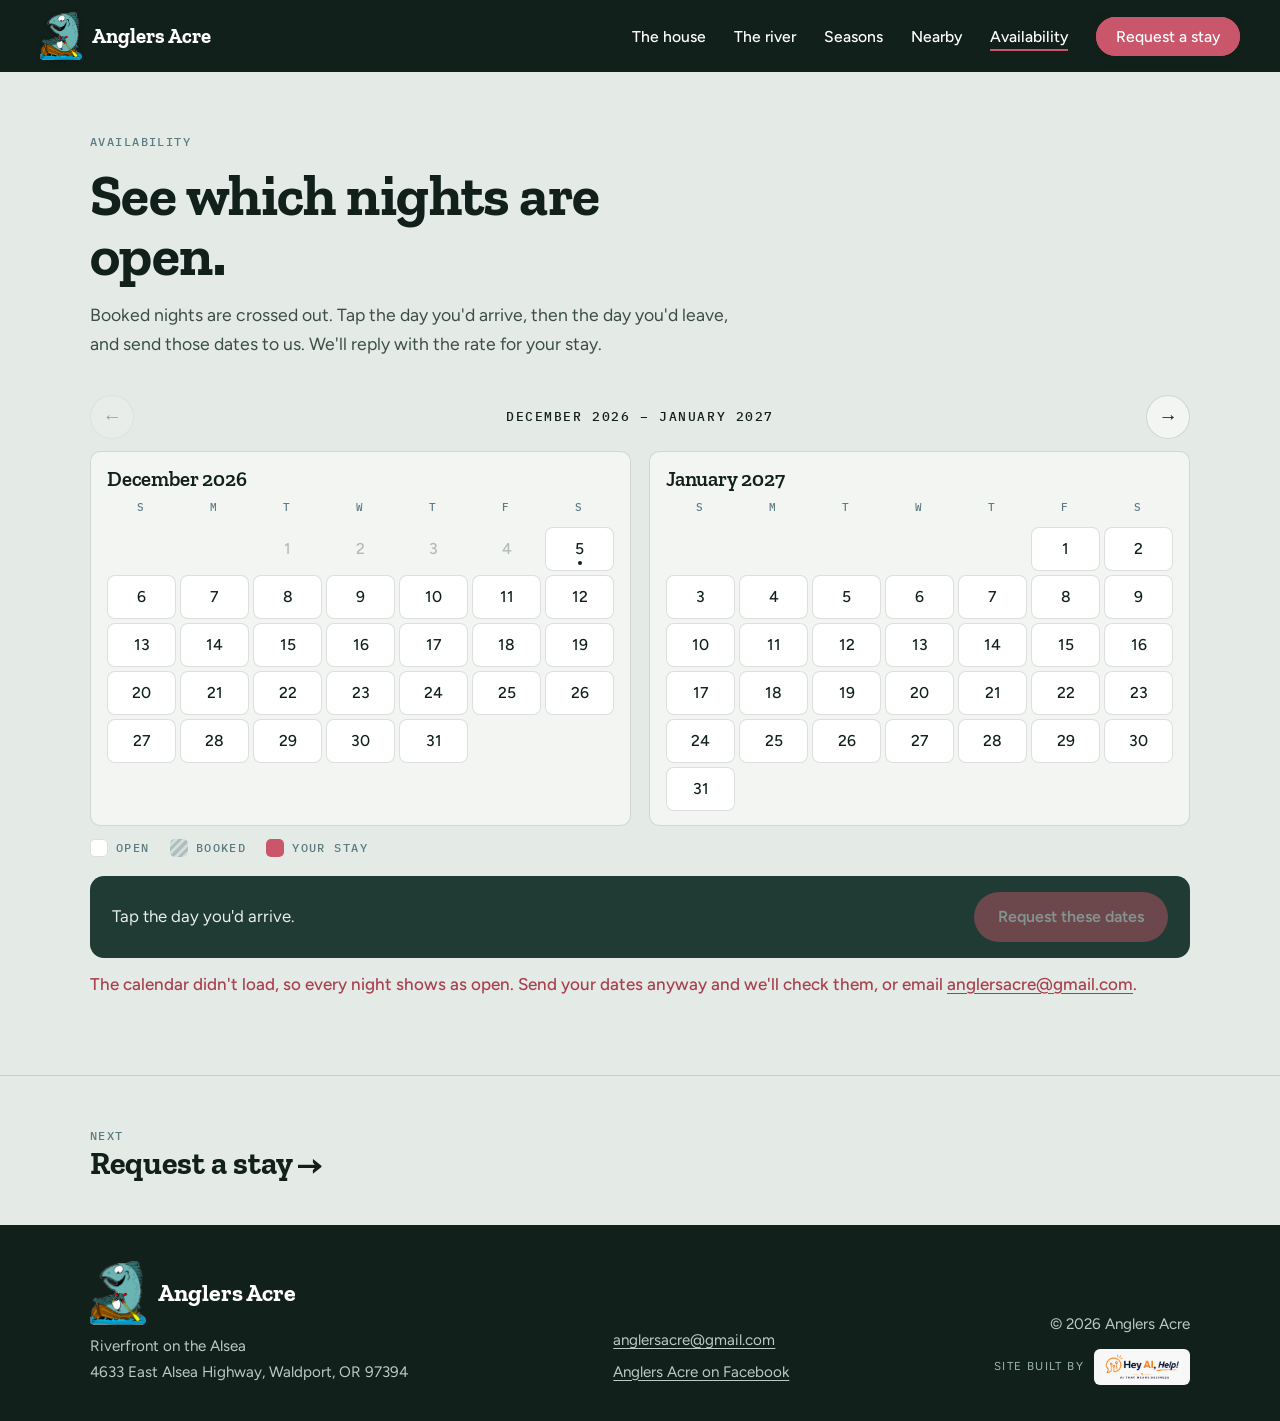
==== availability.html @ c08b8426 "Anglers Acre website Seven-page static site for Anglers Acre, a riverfront rental on the Alsea River" ====
<!doctype html>
<html lang="en">
<head>
<meta charset="utf-8">
<meta name="viewport" content="width=device-width, initial-scale=1">
<title>Availability | Anglers Acre, Waldport, Oregon</title>
<meta name="description" content="See which nights are open at Anglers Acre, a riverfront rental on the Alsea River near Waldport, Oregon, and request your dates.">
<meta property="og:title" content="Anglers Acre — Riverfront on the Alsea">
<meta property="og:description" content="Private dock and boat ramp, three sleeping areas, and the Alsea River out the back door. Waldport, Oregon.">
<meta property="og:type" content="website">
<meta property="og:image" content="https://anglersacre.com/images/photos/hero-sunset-1600.jpg">
<meta property="og:url" content="https://anglersacre.com/availability.html">
<link rel="canonical" href="https://anglersacre.com/availability.html">
<link rel="icon" href="/images/favicon-64.png" type="image/png">
<link rel="apple-touch-icon" href="/images/apple-touch-icon.png">
<link rel="preconnect" href="https://fonts.googleapis.com">
<link rel="preconnect" href="https://fonts.gstatic.com" crossorigin>
<link href="https://fonts.googleapis.com/css2?family=Figtree:wght@400;500;600&family=IBM+Plex+Mono:wght@500&family=Zilla+Slab:ital,wght@0,600;0,700;1,600&display=swap" rel="stylesheet">
<link rel="stylesheet" href="css/styles.css">
</head>
<body>
<a class="skip" href="#main">Skip to content</a>

<header class="site-head solid" id="top">
  <a class="brand" href="index.html" aria-label="Anglers Acre home">
    <img class="brand-mark" src="images/logo.png" alt="" width="116" height="132">
    <span>Anglers Acre</span>
  </a>
  <nav class="nav" aria-label="Main">
    <button class="nav-toggle" aria-expanded="false" aria-controls="nav-list">Menu</button>
    <ul id="nav-list">
      <li><a href="house.html">The house</a></li>
      <li><a href="river.html">The river</a></li>
      <li><a href="seasons.html">Seasons</a></li>
      <li><a href="nearby.html">Nearby</a></li>
      <li><a href="availability.html" aria-current="page">Availability</a></li>
      <li><a class="nav-cta" href="book.html">Request a stay</a></li>
    </ul>
  </nav>
</header>

<main id="main" class="inner">
  <section class="avail" aria-labelledby="avail-title">
    <div class="wrap">
      <div class="section-head">
        <p class="eyebrow mono">Availability</p>
        <h1 id="avail-title">See which nights are open.</h1>
        <p>Booked nights are crossed out. Tap the day you'd arrive, then the day you'd leave, and send those dates to us. We'll reply with the rate for your stay.</p>
      </div>

      <div class="cal-bar">
        <button class="cal-nav" type="button" id="cal-prev" aria-label="Previous month">&larr;</button>
        <p class="cal-range mono" id="cal-range" aria-live="polite"></p>
        <button class="cal-nav" type="button" id="cal-next" aria-label="Next month">&rarr;</button>
      </div>

      <div class="cal-months" id="cal-months">
        <p class="cal-loading mono">Loading the calendar&hellip;</p>
      </div>

      <div class="cal-key mono" aria-hidden="true">
        <span><i class="k-open"></i>Open</span><span><i class="k-booked"></i>Booked</span><span><i class="k-stay"></i>Your stay</span>
      </div>

      <div class="cal-pick" id="cal-pick" aria-live="polite">
        <p id="cal-pick-text">Tap the day you'd arrive.</p>
        <div class="cal-pick-actions">
          <button class="btn btn-quiet" type="button" id="cal-clear" hidden>Clear dates</button>
          <a class="btn btn-accent" id="cal-request" href="book.html" aria-disabled="true">Request these dates</a>
        </div>
      </div>

      <p class="cal-status" id="cal-status"></p>
    </div>
  </section>
  <nav class="next-page" aria-label="Next page">
    <div class="wrap">
      <a href="book.html"><span class="mono">Next</span>Request a stay &rarr;</a>
    </div>
  </nav>
</main>


<footer class="site-foot">
  <div class="wrap foot-grid">
    <div>
      <p class="foot-brand"><img src="images/logo.png" alt="" width="116" height="132" loading="lazy">Anglers Acre</p>
      <p>Riverfront on the Alsea<br>4633 East Alsea Highway, Waldport, OR 97394</p>
    </div>
    <div>
      <p><a href="mailto:anglersacre@gmail.com">anglersacre@gmail.com</a></p>
      <p><a href="https://www.facebook.com/" rel="noopener" data-todo="replace with Anglers Acre Facebook page URL">Anglers Acre on Facebook</a></p>
    </div>
    <div class="foot-copy">
      <span>&copy; <span id="year">2026</span> Anglers Acre</span>
      <span class="built-by">Site built by
        <a href="https://heyaihelp.com" target="_blank" rel="noopener" aria-label="Hey AI, Help! (opens HeyAIHelp.com)"><img src="images/heyaihelp-logo.png" alt="Hey AI, Help! AI that means business" width="440" height="154" loading="lazy"></a>
      </span>
    </div>
  </div>
</footer>

<script src="js/main.js" defer></script>
<script src="js/availability.js" defer></script>
</body>
</html>
---- css/styles.css ----
/* Anglers Acre — palette from the river at dusk */
:root {
  --fog: #e4eae6;       /* page background: coastal fog */
  --paper: #f2f5f2;     /* cards */
  --ink: #12201c;       /* text */
  --spruce: #1f3b33;    /* deep sections */
  --tide: #5c7c82;      /* secondary text, rules */
  --steelhead: #c9566a; /* accent: the steelhead's red stripe */
  --steelhead-dk: #a8404f;
  --line: rgba(18, 32, 28, .14);

  --display: "Zilla Slab", Georgia, serif;
  --body: "Figtree", system-ui, sans-serif;
  --mono: "IBM Plex Mono", ui-monospace, monospace;

  --wrap: 1180px;
  --gutter: clamp(16px, 4vw, 40px);
  --radius: 10px;
  --section: clamp(48px, 6vw, 80px);
}

*, *::before, *::after { box-sizing: border-box; }
html { scroll-behavior: smooth; scroll-padding-top: 72px; }
body {
  margin: 0;
  background: var(--fog);
  color: var(--ink);
  font: 400 1.0625rem/1.65 var(--body);
  -webkit-font-smoothing: antialiased;
}
img, svg { display: block; max-width: 100%; }
[hidden] { display: none !important; }
a { color: inherit; text-underline-offset: .2em; }
a:hover { color: var(--steelhead-dk); }
:focus-visible { outline: 3px solid var(--steelhead); outline-offset: 3px; border-radius: 4px; }

h1, h2, h3 { font-family: var(--display); font-weight: 700; line-height: 1.05; margin: 0; letter-spacing: -.01em; }
h2 { font-size: clamp(2rem, 4.4vw, 3.2rem); max-width: 18ch; }
h3 { font-size: 1.35rem; font-weight: 600; }
p { margin: 0 0 1em; }

.mono { font-family: var(--mono); font-weight: 500; font-size: .74rem; letter-spacing: .12em; text-transform: uppercase; }
.eyebrow { color: var(--tide); margin-bottom: 14px; }
.wrap { max-width: var(--wrap); margin: 0 auto; padding: 0 var(--gutter); }
.section-head { max-width: 640px; margin-bottom: clamp(24px, 3vw, 36px); }
.section-head h2 { margin-bottom: 14px; }
.section-head > p:last-child { margin-bottom: 0; }
.section-head > p:last-child { color: #3a4d48; font-size: 1.1rem; }

.skip { position: absolute; left: -9999px; top: 8px; background: var(--ink); color: #fff; padding: 8px 14px; z-index: 100; }
.skip:focus { left: 8px; }

/* ---------- buttons ---------- */
.btn {
  display: inline-block; text-decoration: none; cursor: pointer;
  font: 600 1rem/1 var(--body); padding: 15px 22px; border-radius: 999px;
  border: 2px solid transparent; transition: background .2s, color .2s, border-color .2s;
}
.btn-accent { background: var(--steelhead); color: #fff; }
.btn-accent:hover { background: var(--steelhead-dk); color: #fff; }
.btn-ghost { border-color: rgba(255,255,255,.5); color: #fff; }
.btn-ghost:hover { border-color: #fff; color: #fff; background: rgba(255,255,255,.08); }

/* ---------- header ---------- */
.site-head {
  position: absolute; inset: 0 0 auto; z-index: 20;
  display: flex; align-items: center; justify-content: space-between;
  padding: 18px var(--gutter); color: #fff;
}
.site-head.is-stuck {
  position: fixed; background: rgba(18, 32, 28, .92); backdrop-filter: blur(8px);
  padding-top: 12px; padding-bottom: 12px;
}
.brand { display: flex; align-items: center; gap: 10px; white-space: nowrap; text-decoration: none; font: 700 1.3rem/1 var(--display); }
.brand:hover { color: #fff; }
.brand-mark { width: auto; height: 48px; margin: -6px 0; filter: drop-shadow(0 1px 2px rgba(0,0,0,.35)); }
.nav ul { list-style: none; margin: 0; padding: 0; display: flex; align-items: center; gap: 28px; }
.nav a { text-decoration: none; font-weight: 500; font-size: .98rem; }
.nav a:hover { color: #f3c9c2; }
.nav .nav-cta {
  background: var(--steelhead); color: #fff; border: 2px solid var(--steelhead);
  padding: 8px 18px; border-radius: 999px; box-shadow: 0 2px 10px rgba(18,32,28,.25);
}
.nav .nav-cta:hover { background: var(--steelhead-dk); border-color: var(--steelhead-dk); color: #fff; }
.nav-toggle { display: none; }
@media (min-width: 761px) {
  .site-head:not(.solid):not(.is-stuck) .nav a { color: var(--ink); text-shadow: 0 0 10px rgba(255,255,255,.55); }
  .site-head:not(.solid):not(.is-stuck) .nav a:hover { color: var(--steelhead-dk); }
  .site-head:not(.solid):not(.is-stuck) .nav .nav-cta { color: #fff; text-shadow: none; }
  .site-head:not(.solid):not(.is-stuck) .nav .nav-cta:hover { color: #fff; }
}

/* ---------- hero ---------- */
.hero {
  position: relative; min-height: min(100vh, 900px); min-height: min(100svh, 900px);
  display: flex; align-items: center; overflow: hidden; color: #fff;
  background: var(--spruce);
}
.hero-photo { position: absolute; inset: 0; width: 100%; height: 100%; object-fit: cover; object-position: 70% 55%; }
.hero::after { /* keep the headline readable over the sky */
  content: ""; position: absolute; inset: 0;
  background:
    linear-gradient(90deg, rgba(18,32,28,.78) 0%, rgba(18,32,28,.4) 50%, rgba(18,32,28,.05) 80%),
    linear-gradient(0deg, rgba(18,32,28,.55) 0%, transparent 35%);
  pointer-events: none;
}
.hero-copy {
  position: relative; z-index: 2; max-width: var(--wrap); width: 100%;
  margin: 0 auto; padding: 110px var(--gutter) 12vh;
}
.hero .eyebrow { color: #f3d6c8; }
.hero h1 { font-size: clamp(3.2rem, 9vw, 7.2rem); line-height: .92; margin-bottom: 24px; }
.hero h1 em { font-style: italic; font-weight: 600; color: #f6c8bf; }
.lede { max-width: 34em; font-size: clamp(1.05rem, 1.6vw, 1.22rem); color: #e8efec; }
.hero-actions { display: flex; flex-wrap: wrap; gap: 12px; margin-top: 30px; }


/* ---------- quick facts ---------- */
.facts { background: var(--spruce); color: #fff; border-top: 1px solid rgba(255,255,255,.12); }
.facts ul {
  list-style: none; margin: 0 auto; padding: 0 var(--gutter); max-width: var(--wrap);
  display: grid; grid-template-columns: repeat(4, 1fr);
}
.facts li { padding: 22px 0; display: flex; flex-direction: column; gap: 4px; }
.facts li + li { padding-left: 24px; border-left: 1px solid rgba(255,255,255,.14); }
.facts .mono { color: #9fb8b3; }
.facts strong { font: 600 1.35rem/1.2 var(--display); }

/* ---------- house ---------- */
.house { padding: var(--section) 0; }
.rooms { display: grid; grid-template-columns: repeat(4, 1fr); gap: 18px; }
.room { background: var(--paper); border: 1px solid var(--line); border-radius: var(--radius); padding: 24px; }
.room-art { color: var(--tide); width: 84px; margin-bottom: 18px; }
.room h3 { margin-bottom: 8px; }
.room p { color: #3a4d48; font-size: .98rem; margin: 0; }

.gallery {
  margin: 28px 0 0; display: grid; gap: 12px; grid-auto-flow: dense;
  grid-template-columns: repeat(4, 1fr); grid-auto-rows: 190px;
}
.shot { position: relative; margin: 0; border-radius: var(--radius); overflow: hidden; background: var(--tide); }
.shot img { width: 100%; height: 100%; object-fit: cover; transition: transform .6s ease; }
.shot:hover img { transform: scale(1.03); }
.shot img[src*="bath-vanity"] { object-position: 50% 80%; }
.shot img[src*="images/photos/bathroom"] { object-position: 50% 60%; }
.shot-big { grid-column: span 2; grid-row: span 2; }
.shot-wide { grid-column: span 2; }
.shot figcaption {
  position: absolute; left: 12px; bottom: 12px; color: #fff;
  background: rgba(18,32,28,.66); padding: 6px 10px; border-radius: 6px;
}
.river-photos { display: grid; grid-template-columns: 1.4fr 1fr; gap: 14px; height: 420px; }
.river .sightings { margin-top: 24px; }
.river-grid p:last-of-type { margin-bottom: 0; }
.nearby-photos { display: grid; grid-template-columns: 1fr 1fr; gap: 14px; height: 280px; margin-bottom: 28px; }

/* ---------- river ---------- */
.river { background: var(--spruce); color: #e8efec; padding: var(--section) 0; }
.river .eyebrow { color: #9fb8b3; }
.river h2 { color: #fff; margin-bottom: 22px; }
.river-grid { display: grid; grid-template-columns: 1.3fr 1fr; gap: clamp(32px, 6vw, 88px); align-items: center; }
.river-grid p { max-width: 36em; }
.sightings { list-style: none; margin: 0; padding: 0; border-top: 1px solid rgba(255,255,255,.18); }
.sightings li {
  display: flex; justify-content: space-between; align-items: baseline; gap: 16px;
  padding: 18px 0; border-bottom: 1px solid rgba(255,255,255,.18);
  font: 600 1.3rem/1.2 var(--display); color: #fff;
}
.sightings .mono { order: 2; color: #f3c9c2; }

/* ---------- river photo strip ---------- */
.strip { padding: var(--section) 0 0; }
.strip-head h2 { margin-bottom: 20px; }
.strip-list {
  list-style: none; margin: 0; display: flex; gap: 12px; overflow-x: auto;
  scroll-snap-type: x mandatory; scroll-padding-left: max(var(--gutter), calc((100vw - var(--wrap)) / 2 + var(--gutter)));
  padding: 0 var(--gutter) 10px max(var(--gutter), calc((100vw - var(--wrap)) / 2 + var(--gutter)));
  scrollbar-width: thin;
}
.strip-list li { flex: 0 0 auto; scroll-snap-align: start; }
.strip-list .shot { width: 300px; height: 400px; }

/* ---------- season board (signature) ---------- */
.seasons { padding: var(--section) 0; }
.board {
  background: var(--paper); border: 1px solid var(--line); border-radius: var(--radius);
  padding: 10px 18px 14px; overflow-x: auto;
}
.board-row {
  display: grid; grid-template-columns: minmax(150px, 210px) repeat(12, minmax(30px, 1fr));
  align-items: center; min-width: 620px; position: relative;
}
.board-row + .board-row { border-top: 1px solid var(--line); }
.board-label { font: 600 1.05rem/1.2 var(--display); padding: 14px 12px 14px 0; position: sticky; left: 0; z-index: 1; background: var(--paper); }
.board-label small { display: block; font: 500 .66rem/1.4 var(--mono); letter-spacing: .1em; text-transform: uppercase; color: var(--tide); }
.board-months span { font: 500 .72rem/1 var(--mono); color: var(--tide); text-align: center; padding: 12px 0; }
.board-months .board-label { text-align: left; font: 500 .72rem/1 var(--mono); letter-spacing: .12em; text-transform: uppercase; }
.cell { height: 16px; margin: 0 1px; border-radius: 3px; }
.cell.s1 { background: rgba(201, 86, 106, .22); }
.cell.s2 { background: rgba(201, 86, 106, .55); }
.cell.s3 { background: var(--steelhead); }
.board-months .is-now { color: var(--ink); font-weight: 700; }
.board-months .is-now::after { content: ""; display: block; width: 6px; height: 6px; margin: 6px auto 0; border-radius: 50%; background: var(--ink); }
.cell.is-now { box-shadow: 0 0 0 2px var(--ink); }
.cell.s0.is-now { background: rgba(18,32,28,.06); }

.board-key { display: flex; flex-wrap: wrap; gap: 20px; margin-top: 16px; color: var(--tide); }
.board-key span { display: inline-flex; align-items: center; gap: 8px; }
.board-key i { width: 22px; height: 12px; border-radius: 3px; display: inline-block; }
.board-key .k1 { background: rgba(201,86,106,.22); }
.board-key .k2 { background: rgba(201,86,106,.55); }
.board-key .k3 { background: var(--steelhead); }
.board-key .now-key i { box-shadow: 0 0 0 2px var(--ink); background: transparent; }
.board-now { margin: 16px 0 0; font: 600 1.25rem/1.4 var(--display); max-width: 40em; }
.board-now:empty { display: none; }

.catches-head { margin-top: clamp(32px, 4vw, 48px); }
.catches-head .eyebrow { margin-bottom: 8px; }
.catches-head h3 { font-size: clamp(1.4rem, 2.4vw, 1.8rem); margin-bottom: 16px; }
.catches { display: flex; gap: 12px; height: 270px; }
.catches .shot { flex: clamp(1, var(--ar), 1.4) 1 0; min-width: 0; }

/* ---------- nearby ---------- */
.nearby { padding: 0 0 var(--section); }
.reach { display: grid; grid-template-columns: repeat(3, 1fr); gap: 0; border-top: 2px solid var(--ink); }
.reach-col { padding: 22px 28px 0 0; }
.reach-col + .reach-col { padding-left: 28px; border-left: 1px solid var(--line); }
.reach-col h3 { margin-bottom: 16px; }
.reach-col h3 .mono { display: block; color: var(--steelhead-dk); margin-bottom: 8px; }
.reach-col ul { list-style: none; margin: 0; padding: 0; }
.reach-col li { padding: 10px 0; border-bottom: 1px solid var(--line); color: #3a4d48; }
.reach-col li strong { color: var(--ink); font-weight: 600; }

/* ---------- book ---------- */
.book { background: var(--spruce); color: #e8efec; padding: var(--section) 0; }
.book .eyebrow { color: #9fb8b3; }
.book h2 { color: #fff; margin-bottom: 20px; }
.book-grid { display: grid; grid-template-columns: 1fr 1.15fr; gap: clamp(32px, 6vw, 80px); align-items: start; }
.book-direct { margin-top: 20px; }
.book-logo { width: auto; height: 96px; margin-bottom: 14px; filter: drop-shadow(0 2px 4px rgba(0,0,0,.3)); }
.book-direct a, .book address a { color: #f6c8bf; font-weight: 600; }
.book address { font-style: normal; color: #b9cbc7; margin-top: 16px; }

.book-form { background: var(--paper); color: var(--ink); border-radius: 14px; padding: clamp(22px, 4vw, 36px); display: grid; gap: 16px; }
.book-form label { display: grid; gap: 6px; font-weight: 600; font-size: .95rem; }
.book-form .opt { font-weight: 400; color: var(--tide); }
.field-row { display: grid; grid-template-columns: 1fr 1fr; gap: 16px; }
.book-form input, .book-form select, .book-form textarea {
  font: 400 1rem/1.4 var(--body); color: var(--ink); width: 100%;
  background: #fff; border: 1.5px solid #b7c5c1; border-radius: 8px; padding: 12px 13px;
}
.book-form input:focus, .book-form select:focus, .book-form textarea:focus { outline: none; border-color: var(--steelhead); box-shadow: 0 0 0 3px rgba(201,86,106,.2); }
.book-form .btn { justify-self: start; border: 0; }
.form-note { font-size: .88rem; color: var(--tide); margin: 0; }
.form-error { color: var(--steelhead-dk); font-weight: 600; margin: 0; }
.hp { position: absolute; left: -9999px; }

/* ---------- footer ---------- */
.site-foot { background: var(--ink); color: #b9cbc7; padding: 36px 0; font-size: .95rem; }
.site-foot p { margin-bottom: .4em; }
.site-foot p:last-child { margin-bottom: 0; }
.foot-grid { display: grid; grid-template-columns: 1.4fr 1fr auto; gap: 24px; align-items: end; }
.foot-brand { font: 700 1.5rem/1 var(--display); color: #fff; display: flex; align-items: center; gap: 12px; }
.foot-brand img { width: auto; height: 64px; }
.site-foot a:hover { color: #f6c8bf; }
.foot-copy { margin: 0; display: flex; flex-direction: column; align-items: flex-end; gap: 12px; }
.built-by { display: flex; align-items: center; gap: 10px; font-size: .72rem; letter-spacing: .12em; text-transform: uppercase; white-space: nowrap; color: #9fb8b3; }
.built-by a { display: block; background: #f7f7f7; border-radius: 6px; padding: 4px 8px; transition: transform .2s, box-shadow .2s; }
.built-by a:hover { transform: translateY(-2px); box-shadow: 0 8px 20px rgba(0,0,0,.4); }
.built-by img { height: 28px; width: 80px; max-width: none; }

/* ---------- inner pages ---------- */
.inner h1 { font-size: clamp(2.2rem, 5vw, 3.6rem); max-width: 18ch; }
.inner .section-head h1 { margin-bottom: 14px; }
.river h1, .book h1 { color: #fff; margin-bottom: 20px; }
.inner > section:first-child { padding-top: clamp(36px, 5vw, 60px); }
.inner > .nearby:first-child { padding-bottom: var(--section); }
.inner > .strip { padding-bottom: 0; }
.next-page { padding: clamp(28px, 4vw, 44px) 0; border-top: 1px solid var(--line); }
.inner > .river + .strip + .next-page, .inner > .book + .next-page { border-top: 0; }
.next-page a {
  display: inline-flex; flex-direction: column; gap: 4px; text-decoration: none;
  font: 700 clamp(1.5rem, 3vw, 2rem)/1.1 var(--display); color: var(--ink);
}
.next-page a .mono { color: var(--tide); }
.next-page a:hover { color: var(--steelhead-dk); }

/* ---------- home previews ---------- */
.previews { padding: var(--section) 0; }
.preview-grid { display: grid; grid-template-columns: repeat(4, 1fr); gap: 18px; }
.preview {
  display: flex; flex-direction: column; text-decoration: none; color: var(--ink);
  background: var(--paper); border: 1px solid var(--line); border-radius: var(--radius); overflow: hidden;
  transition: border-color .2s, transform .2s;
}
.preview:hover { border-color: var(--ink); color: var(--ink); transform: translateY(-2px); }
.preview-img { display: block; aspect-ratio: 4 / 3; overflow: hidden; background: var(--tide); }
.preview-img img { width: 100%; height: 100%; object-fit: cover; }
.preview .eyebrow { margin: 18px 20px 6px; }
.preview-title { margin: 0 20px 8px; font: 600 1.3rem/1.15 var(--display); }
.preview-text { margin: 0 20px; color: #3a4d48; font-size: .97rem; }
.preview-go { margin: auto 20px 18px; padding-top: 14px; font-weight: 600; color: var(--steelhead-dk); }

.cta-band { background: var(--spruce); color: #e8efec; padding: clamp(36px, 5vw, 56px) 0; }
.cta-inner { display: grid; grid-template-columns: 1fr auto; gap: 28px; align-items: center; }
.cta-inner h2 { color: #fff; font-size: clamp(1.7rem, 3vw, 2.3rem); margin-bottom: 8px; max-width: none; }
.cta-inner p { margin: 0; max-width: 34em; }
.cta-actions { display: flex; flex-wrap: wrap; gap: 10px; }

/* ---------- availability page ---------- */
.site-head.solid { position: sticky; top: 0; background: var(--ink); }
.nav a[aria-current="page"]:not(.nav-cta) { text-decoration: underline; text-decoration-color: var(--steelhead); text-decoration-thickness: 2px; text-underline-offset: .45em; }
.cal-link { color: #fff; font-weight: 600; }
.btn-quiet { background: transparent; color: var(--ink); border-color: var(--line); }
.btn-quiet:hover { border-color: var(--ink); color: var(--ink); }

.avail { padding: clamp(32px, 4vw, 52px) 0 var(--section); }
.avail h1 { font-size: clamp(2.2rem, 5vw, 3.6rem); max-width: 16ch; margin-bottom: 18px; }
.cal-bar { display: flex; align-items: center; justify-content: space-between; gap: 12px; margin-bottom: 12px; }
.cal-range { margin: 0; color: var(--ink); font-size: .82rem; }
.cal-nav {
  width: 44px; height: 44px; border-radius: 50%; cursor: pointer;
  background: var(--paper); border: 1.5px solid var(--line); color: var(--ink); font-size: 1.2rem;
}
.cal-nav:hover:not(:disabled) { border-color: var(--ink); }
.cal-nav:disabled { opacity: .35; cursor: default; }

.cal-months { display: grid; grid-template-columns: 1fr 1fr; gap: 18px; min-height: 300px; }
.cal-loading { color: var(--tide); grid-column: 1 / -1; }
.cal-month { background: var(--paper); border: 1px solid var(--line); border-radius: var(--radius); padding: 16px 16px 14px; }
.cal-title { font-size: 1.3rem; font-weight: 600; margin-bottom: 10px; }
.cal-grid { display: grid; grid-template-columns: repeat(7, 1fr); gap: 4px; }
.cal-dow { text-align: center; color: var(--tide); padding-bottom: 6px; font-size: .68rem; }
.cal-day {
  height: 44px; border: 0; border-radius: 8px; cursor: pointer;
  font: 500 .98rem/1 var(--body); color: var(--ink); background: #fff;
  box-shadow: inset 0 0 0 1px var(--line); position: relative;
}
.cal-day:hover:not(:disabled) { box-shadow: inset 0 0 0 2px var(--ink); }
.cal-day.is-today::after { content: ""; position: absolute; left: 50%; bottom: 6px; width: 4px; height: 4px; margin-left: -2px; border-radius: 50%; background: currentColor; }
.cal-day.is-past { background: transparent; box-shadow: none; color: rgba(18,32,28,.28); cursor: default; }
.cal-day.is-booked {
  color: rgba(18,32,28,.45); cursor: not-allowed;
  background: repeating-linear-gradient(135deg, rgba(92,124,130,.22) 0 4px, rgba(92,124,130,.08) 4px 8px);
  text-decoration: line-through;
}
.cal-day.is-booked:not([aria-disabled]) { cursor: pointer; }
.cal-day.is-stay { background: rgba(201,86,106,.2); box-shadow: none; }
.cal-day.is-arrive, .cal-day.is-leave { background: var(--steelhead); color: #fff; box-shadow: none; text-decoration: none; }

.cal-key { display: flex; flex-wrap: wrap; gap: 20px; margin: 12px 0 0; color: var(--tide); }
.cal-key span { display: inline-flex; align-items: center; gap: 8px; }
.cal-key i { width: 18px; height: 18px; border-radius: 5px; display: inline-block; }
.cal-key .k-open { background: #fff; box-shadow: inset 0 0 0 1px var(--line); }
.cal-key .k-booked { background: repeating-linear-gradient(135deg, rgba(92,124,130,.4) 0 3px, rgba(92,124,130,.12) 3px 6px); }
.cal-key .k-stay { background: var(--steelhead); }

.cal-pick {
  margin-top: 18px; padding: 16px 22px; border-radius: 14px; background: var(--spruce); color: #e8efec;
  display: flex; flex-wrap: wrap; align-items: center; justify-content: space-between; gap: 16px;
}
.cal-pick p { margin: 0; font-size: 1.05rem; }
.cal-pick strong { color: #fff; }
.cal-pick-actions { display: flex; flex-wrap: wrap; gap: 10px; }
.cal-pick .btn-quiet { color: #fff; border-color: rgba(255,255,255,.4); }
.cal-pick .btn-quiet:hover { border-color: #fff; }
.cal-pick .btn[aria-disabled="true"] { opacity: .45; cursor: not-allowed; }
.cal-status { margin: 12px 0 0; color: var(--tide); }
.cal-status:empty { display: none; }
.cal-status.is-error { color: var(--steelhead-dk); font-weight: 500; }

/* ---------- responsive ---------- */
@media (max-width: 960px) {
  .preview-grid { grid-template-columns: repeat(2, 1fr); }
  .cta-inner { grid-template-columns: 1fr; gap: 18px; }
  .rooms { grid-template-columns: repeat(2, 1fr); }
  .river-grid, .book-grid { grid-template-columns: 1fr; }
  .reach { grid-template-columns: 1fr; }
  .reach-col, .reach-col + .reach-col { padding: 24px 0 8px; border-left: 0; }
  .reach-col + .reach-col { border-top: 1px solid var(--line); }
}
@media (max-width: 760px) {
  .nav-toggle {
    display: block; font: 600 .95rem/1 var(--body); color: #fff; background: transparent;
    border: 2px solid rgba(255,255,255,.5); border-radius: 999px; padding: 9px 16px; cursor: pointer;
  }
  .nav ul {
    display: none; position: absolute; top: 100%; left: 12px; right: 12px;
    flex-direction: column; align-items: stretch; gap: 0;
    background: var(--ink); border-radius: 12px; padding: 8px;
  }
  .nav.is-open ul { display: flex; }
  .nav li a { display: block; padding: 14px 12px; }
  .nav .nav-cta { margin-top: 6px; text-align: center; }
  .facts ul { grid-template-columns: 1fr 1fr; }
  .facts li:nth-child(3) { padding-left: 0; border-left: 0; }
  .facts li:nth-child(n+3) { border-top: 1px solid rgba(255,255,255,.14); }
  .gallery { grid-template-columns: 1fr 1fr; grid-auto-rows: 150px; gap: 10px; }
  .gallery .shot-big { grid-row: span 2; }
  .strip-list .shot { width: 240px; height: 320px; }
  .catches { height: 220px; overflow-x: auto; scroll-snap-type: x mandatory; padding-bottom: 8px; margin-right: calc(-1 * var(--gutter)); }
  .catches .shot { flex: 0 0 calc(var(--ar) * 220px); scroll-snap-align: start; }
  .river-photos { height: 300px; }
  .nearby-photos { height: 170px; gap: 10px; }
  .foot-grid { grid-template-columns: 1fr; align-items: start; }
  .foot-copy { align-items: flex-start; }
  .cal-months { grid-template-columns: 1fr; min-height: 0; }
  .cal-day { height: auto; aspect-ratio: 1; }
}
@media (max-width: 520px) {
  .book-logo { display: none; }
  .preview-grid { grid-template-columns: 1fr; gap: 14px; }
  .preview { display: grid; grid-template-columns: 120px 1fr; }
  .preview-img { grid-row: span 4; aspect-ratio: auto; height: 100%; }
  .preview .eyebrow { margin: 14px 14px 4px; }
  .preview-title { margin: 0 14px 6px; font-size: 1.15rem; }
  .preview-text { margin: 0 14px; font-size: .92rem; }
  .preview-go { margin: 0 14px 14px; padding-top: 8px; font-size: .92rem; }
  .hero { min-height: 0; }
  .hero-copy { padding: 120px var(--gutter) 64px; }
  .room { display: grid; grid-template-columns: 52px 1fr; column-gap: 16px; padding: 18px; }
  .room-art { width: 52px; margin: 2px 0 0; grid-row: span 2; }
  .room h3 { margin-bottom: 4px; }
  .hero-photo { object-position: 62% 50%; }
  .hero::after { background: linear-gradient(180deg, rgba(18,32,28,.35) 0%, rgba(18,32,28,.72) 30%, rgba(18,32,28,.72) 70%, rgba(18,32,28,.4) 100%); }
  .rooms { grid-template-columns: 1fr; }
  .field-row { grid-template-columns: 1fr; }
}

@media (prefers-reduced-motion: reduce) {
  html { scroll-behavior: auto; }
  .shot img { transition: none; }
}
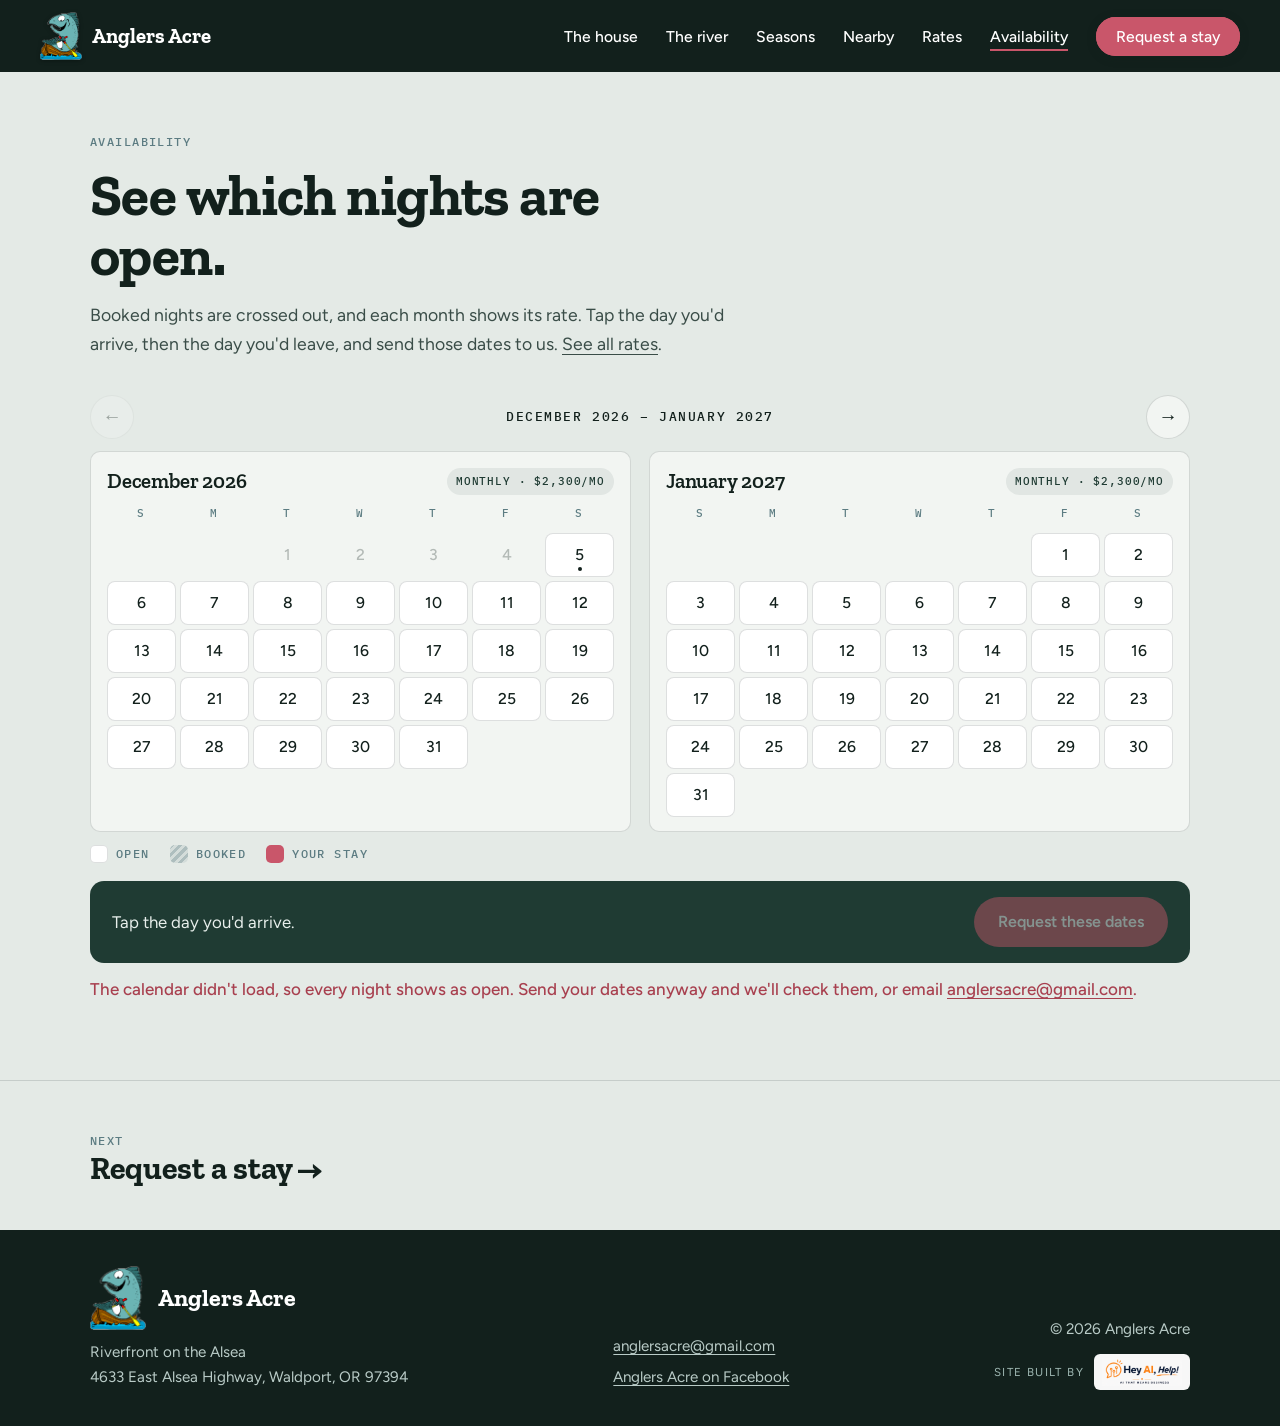
==== commit ee2066ad: "Add Rates page and nightly prices from the AA Rates calendar - New rates.html with matching short-te" ====
--- a/availability.html
+++ b/availability.html
@@ -33,6 +33,7 @@
       <li><a href="river.html">The river</a></li>
       <li><a href="seasons.html">Seasons</a></li>
       <li><a href="nearby.html">Nearby</a></li>
+      <li><a href="rates.html">Rates</a></li>
       <li><a href="availability.html" aria-current="page">Availability</a></li>
       <li><a class="nav-cta" href="book.html">Request a stay</a></li>
     </ul>
@@ -45,7 +46,7 @@
       <div class="section-head">
         <p class="eyebrow mono">Availability</p>
         <h1 id="avail-title">See which nights are open.</h1>
-        <p>Booked nights are crossed out. Tap the day you'd arrive, then the day you'd leave, and send those dates to us. We'll reply with the rate for your stay.</p>
+        <p>Booked nights are crossed out, and each month shows its rate. Tap the day you'd arrive, then the day you'd leave, and send those dates to us. <a href="rates.html">See all rates</a>.</p>
       </div>
 
       <div class="cal-bar">
--- a/css/styles.css
+++ b/css/styles.css
@@ -83,7 +83,7 @@
 }
 .nav .nav-cta:hover { background: var(--steelhead-dk); border-color: var(--steelhead-dk); color: #fff; }
 .nav-toggle { display: none; }
-@media (min-width: 761px) {
+@media (min-width: 981px) {
   .site-head:not(.solid):not(.is-stuck) .nav a { color: var(--ink); text-shadow: 0 0 10px rgba(255,255,255,.55); }
   .site-head:not(.solid):not(.is-stuck) .nav a:hover { color: var(--steelhead-dk); }
   .site-head:not(.solid):not(.is-stuck) .nav .nav-cta { color: #fff; text-shadow: none; }
@@ -285,6 +285,43 @@
 .next-page a .mono { color: var(--tide); }
 .next-page a:hover { color: var(--steelhead-dk); }
 
+/* ---------- rates page ---------- */
+.rates { padding-bottom: var(--section); }
+.rate-cards { display: grid; grid-template-columns: 1fr 1fr; gap: 18px; align-items: stretch; }
+.rate-card {
+  display: flex; flex-direction: column;
+  background: var(--paper); border: 1px solid var(--line); border-top: 6px solid var(--spruce);
+  border-radius: 14px; padding: clamp(22px, 3vw, 32px);
+}
+.rate-season { color: var(--steelhead-dk); margin-bottom: 10px; }
+.rate-card h2 { font-size: clamp(1.5rem, 2.6vw, 2rem); margin-bottom: 12px; max-width: none; }
+.rate-price { display: flex; align-items: baseline; gap: 6px; min-height: clamp(3.4rem, 6.5vw, 4.4rem); margin-bottom: 18px; font: 600 1.1rem/1 var(--body); color: #3a4d48; }
+.rate-price span { font: 700 clamp(2.8rem, 6vw, 4rem)/1 var(--display); color: var(--steelhead-dk); }
+.rate-price .rate-ask { font-size: clamp(2rem, 4.2vw, 2.8rem); color: var(--ink); }
+.rate-card ul { list-style: none; margin: 0; padding: 0; }
+.rate-card li { padding: 11px 0; border-top: 1px solid var(--line); }
+.rate-card li strong { font-weight: 600; }
+
+.rate-details { display: grid; grid-template-columns: 1fr 1.6fr; gap: clamp(24px, 4vw, 48px); margin-top: clamp(32px, 4vw, 48px); padding-top: 28px; border-top: 2px solid var(--ink); }
+.rate-details h3 { margin-bottom: 14px; }
+.rate-times { display: flex; gap: 32px; margin: 0; }
+.rate-times dt { color: var(--tide); margin-bottom: 4px; }
+.rate-times dd { margin: 0; font: 700 1.6rem/1 var(--display); }
+.rate-notes { margin: 0; padding-left: 1.1em; color: #3a4d48; }
+.rate-notes li { padding: 4px 0; }
+.rate-cta { display: flex; flex-wrap: wrap; gap: 12px; margin-top: 32px; }
+
+/* ---------- thank-you page ---------- */
+.sent { padding-bottom: var(--section); }
+.sent-wrap { max-width: 720px; text-align: center; }
+.sent-logo { width: auto; height: 110px; margin: 0 auto 18px; }
+.sent h1 { margin: 0 auto 18px; }
+.sent p { color: #3a4d48; font-size: 1.08rem; }
+.sent-dates { font: 600 1.25rem/1.4 var(--display); color: var(--ink) !important; }
+.sent-actions { display: flex; flex-wrap: wrap; justify-content: center; gap: 12px; margin-top: 26px; }
+.sent .btn-ghost { color: var(--ink); border-color: var(--line); }
+.sent .btn-ghost:hover { border-color: var(--ink); color: var(--ink); background: transparent; }
+
 /* ---------- home previews ---------- */
 .previews { padding: var(--section) 0; }
 .preview-grid { display: grid; grid-template-columns: repeat(4, 1fr); gap: 18px; }
@@ -328,7 +365,14 @@
 .cal-months { display: grid; grid-template-columns: 1fr 1fr; gap: 18px; min-height: 300px; }
 .cal-loading { color: var(--tide); grid-column: 1 / -1; }
 .cal-month { background: var(--paper); border: 1px solid var(--line); border-radius: var(--radius); padding: 16px 16px 14px; }
-.cal-title { font-size: 1.3rem; font-weight: 600; margin-bottom: 10px; }
+.cal-head { display: flex; flex-wrap: wrap; align-items: center; justify-content: space-between; gap: 6px 10px; margin-bottom: 10px; }
+.cal-title { font-size: 1.3rem; font-weight: 600; margin: 0; }
+.cal-rate {
+  font-size: .66rem; letter-spacing: .08em; text-decoration: none; white-space: nowrap;
+  padding: 5px 9px; border-radius: 999px; background: rgba(31,59,51,.08); color: var(--spruce);
+}
+.cal-rate.is-short { background: rgba(201,86,106,.12); color: var(--steelhead-dk); }
+.cal-rate:hover { background: var(--spruce); color: #fff; }
 .cal-grid { display: grid; grid-template-columns: repeat(7, 1fr); gap: 4px; }
 .cal-dow { text-align: center; color: var(--tide); padding-bottom: 6px; font-size: .68rem; }
 .cal-day {
@@ -337,6 +381,11 @@
   box-shadow: inset 0 0 0 1px var(--line); position: relative;
 }
 .cal-day:hover:not(:disabled) { box-shadow: inset 0 0 0 2px var(--ink); }
+.cal-day { display: flex; flex-direction: column; align-items: center; justify-content: center; gap: 1px; }
+.cal-day.has-price { height: 52px; }
+.cal-price { font: 500 .62rem/1 var(--mono); color: var(--tide); letter-spacing: .02em; }
+.cal-day.is-arrive .cal-price, .cal-day.is-leave .cal-price { color: #fff; }
+.cal-day.is-stay .cal-price { color: var(--steelhead-dk); }
 .cal-day.is-today::after { content: ""; position: absolute; left: 50%; bottom: 6px; width: 4px; height: 4px; margin-left: -2px; border-radius: 50%; background: currentColor; }
 .cal-day.is-past { background: transparent; box-shadow: none; color: rgba(18,32,28,.28); cursor: default; }
 .cal-day.is-booked {
@@ -361,6 +410,8 @@
 }
 .cal-pick p { margin: 0; font-size: 1.05rem; }
 .cal-pick strong { color: #fff; }
+.cal-pick-rate { display: block; margin-top: 6px; font-size: .95rem; color: #b9cbc7; }
+.cal-pick-warn { display: block; margin-top: 8px; font-size: .95rem; font-weight: 600; color: #f6c8bf; }
 .cal-pick-actions { display: flex; flex-wrap: wrap; gap: 10px; }
 .cal-pick .btn-quiet { color: #fff; border-color: rgba(255,255,255,.4); }
 .cal-pick .btn-quiet:hover { border-color: #fff; }
@@ -371,6 +422,7 @@
 
 /* ---------- responsive ---------- */
 @media (max-width: 960px) {
+  .rate-cards, .rate-details { grid-template-columns: 1fr; }
   .preview-grid { grid-template-columns: repeat(2, 1fr); }
   .cta-inner { grid-template-columns: 1fr; gap: 18px; }
   .rooms { grid-template-columns: repeat(2, 1fr); }
@@ -379,7 +431,8 @@
   .reach-col, .reach-col + .reach-col { padding: 24px 0 8px; border-left: 0; }
   .reach-col + .reach-col { border-top: 1px solid var(--line); }
 }
-@media (max-width: 760px) {
+/* the full menu needs about 980px; below that it opens from a Menu button */
+@media (max-width: 980px) {
   .nav-toggle {
     display: block; font: 600 .95rem/1 var(--body); color: #fff; background: transparent;
     border: 2px solid rgba(255,255,255,.5); border-radius: 999px; padding: 9px 16px; cursor: pointer;
@@ -392,6 +445,10 @@
   .nav.is-open ul { display: flex; }
   .nav li a { display: block; padding: 14px 12px; }
   .nav .nav-cta { margin-top: 6px; text-align: center; }
+  .nav ul { left: auto; right: 12px; width: min(320px, calc(100vw - 24px)); }
+}
+
+@media (max-width: 760px) {
   .facts ul { grid-template-columns: 1fr 1fr; }
   .facts li:nth-child(3) { padding-left: 0; border-left: 0; }
   .facts li:nth-child(n+3) { border-top: 1px solid rgba(255,255,255,.14); }
@@ -406,6 +463,8 @@
   .foot-copy { align-items: flex-start; }
   .cal-months { grid-template-columns: 1fr; min-height: 0; }
   .cal-day { height: auto; aspect-ratio: 1; }
+  .cal-day.has-price { height: auto; aspect-ratio: auto; min-height: 46px; }
+  .cal-price { font-size: .56rem; }
 }
 @media (max-width: 520px) {
   .book-logo { display: none; }
